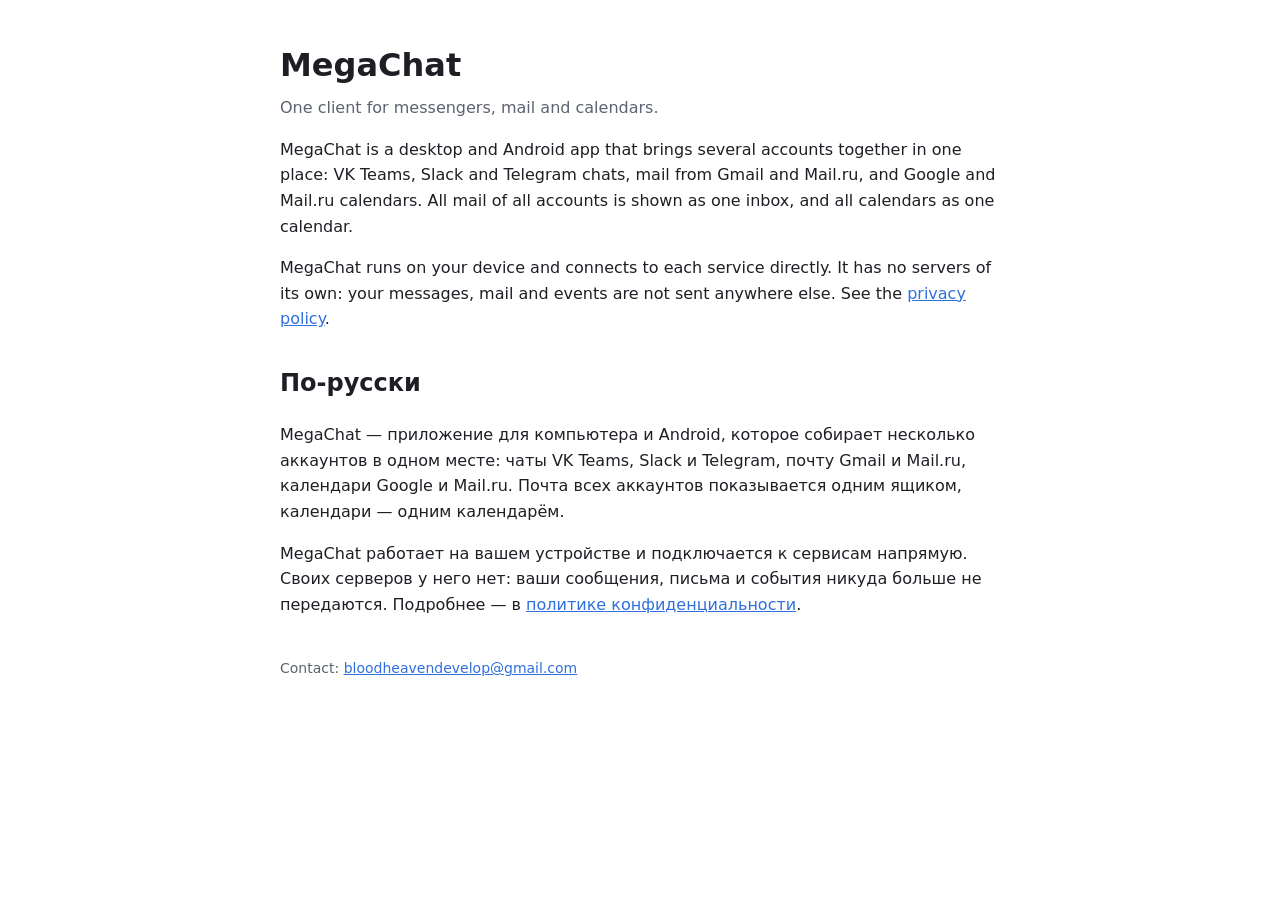
==== index.html @ f1703c73 "MegaChat site" ====
<!doctype html>
<html lang="en">
<head>
<meta charset="utf-8">
<meta name="viewport" content="width=device-width, initial-scale=1">
<title>MegaChat</title>
<style>
  :root { color-scheme: light dark; --fg: #1d1f24; --bg: #ffffff; --muted: #5d6270; --link: #2f6fde; }
  @media (prefers-color-scheme: dark) { :root { --fg: #e6e8ee; --bg: #1c1f26; --muted: #9aa0ad; --link: #7aa7ff; } }
  body { margin: 0; background: var(--bg); color: var(--fg); font: 16px/1.6 system-ui, sans-serif; }
  main { max-width: 720px; margin: 0 auto; padding: 40px 16px; }
  h1 { margin: 0 0 4px; } h2 { margin-top: 32px; }
  p.sub { color: var(--muted); margin-top: 0; }
  a { color: var(--link); }
  footer { margin-top: 40px; color: var(--muted); font-size: 14px; }
</style>
</head>
<body>
<main>
  <h1>MegaChat</h1>
  <p class="sub">One client for messengers, mail and calendars.</p>

  <p>MegaChat is a desktop and Android app that brings several accounts together in one place:
  VK Teams, Slack and Telegram chats, mail from Gmail and Mail.ru, and Google and Mail.ru calendars.
  All mail of all accounts is shown as one inbox, and all calendars as one calendar.</p>

  <p>MegaChat runs on your device and connects to each service directly. It has no servers of its own:
  your messages, mail and events are not sent anywhere else.
  See the <a href="privacy.html">privacy policy</a>.</p>

  <h2>По-русски</h2>
  <p>MegaChat — приложение для компьютера и Android, которое собирает несколько аккаунтов в одном месте:
  чаты VK Teams, Slack и Telegram, почту Gmail и Mail.ru, календари Google и Mail.ru.
  Почта всех аккаунтов показывается одним ящиком, календари — одним календарём.</p>
  <p>MegaChat работает на вашем устройстве и подключается к сервисам напрямую. Своих серверов у него нет:
  ваши сообщения, письма и события никуда больше не передаются.
  Подробнее — в <a href="privacy.html">политике конфиденциальности</a>.</p>

  <footer>Contact: <a href="mailto:bloodheavendevelop@gmail.com">bloodheavendevelop@gmail.com</a></footer>
</main>
</body>
</html>
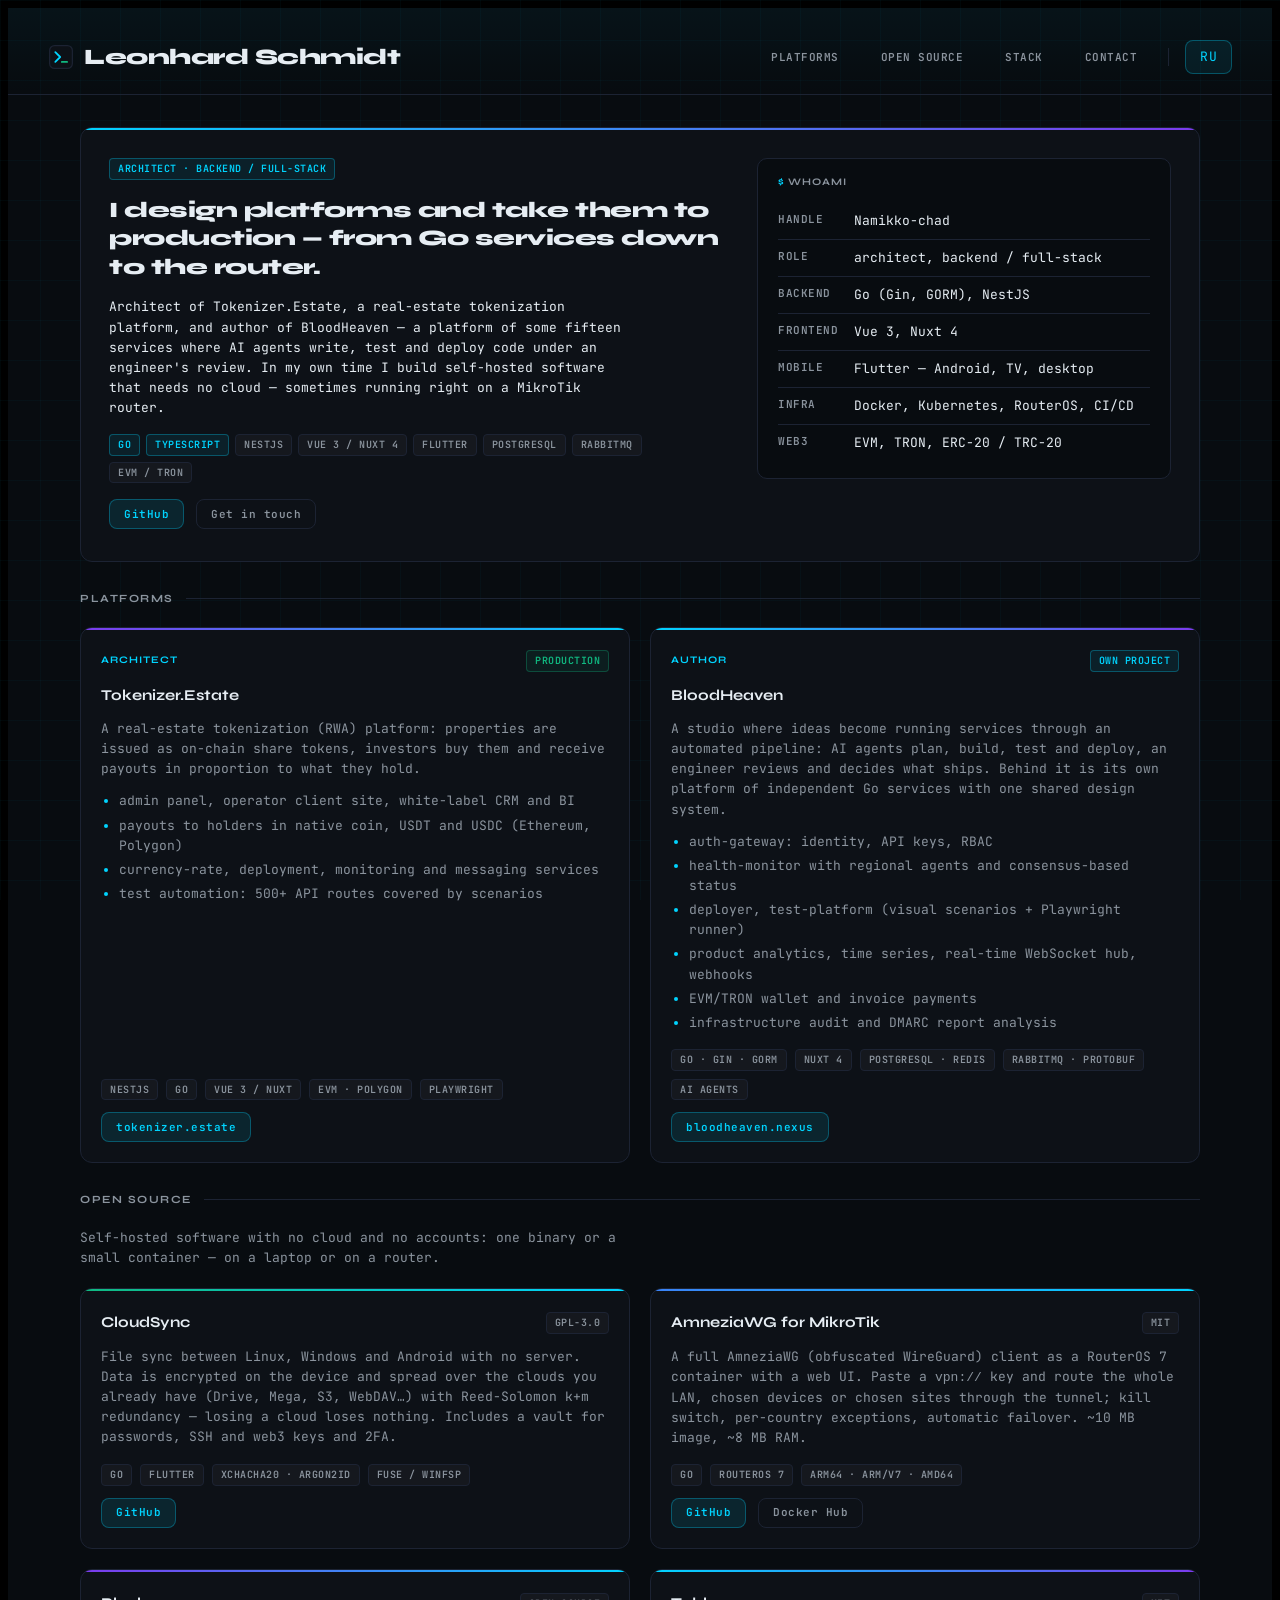
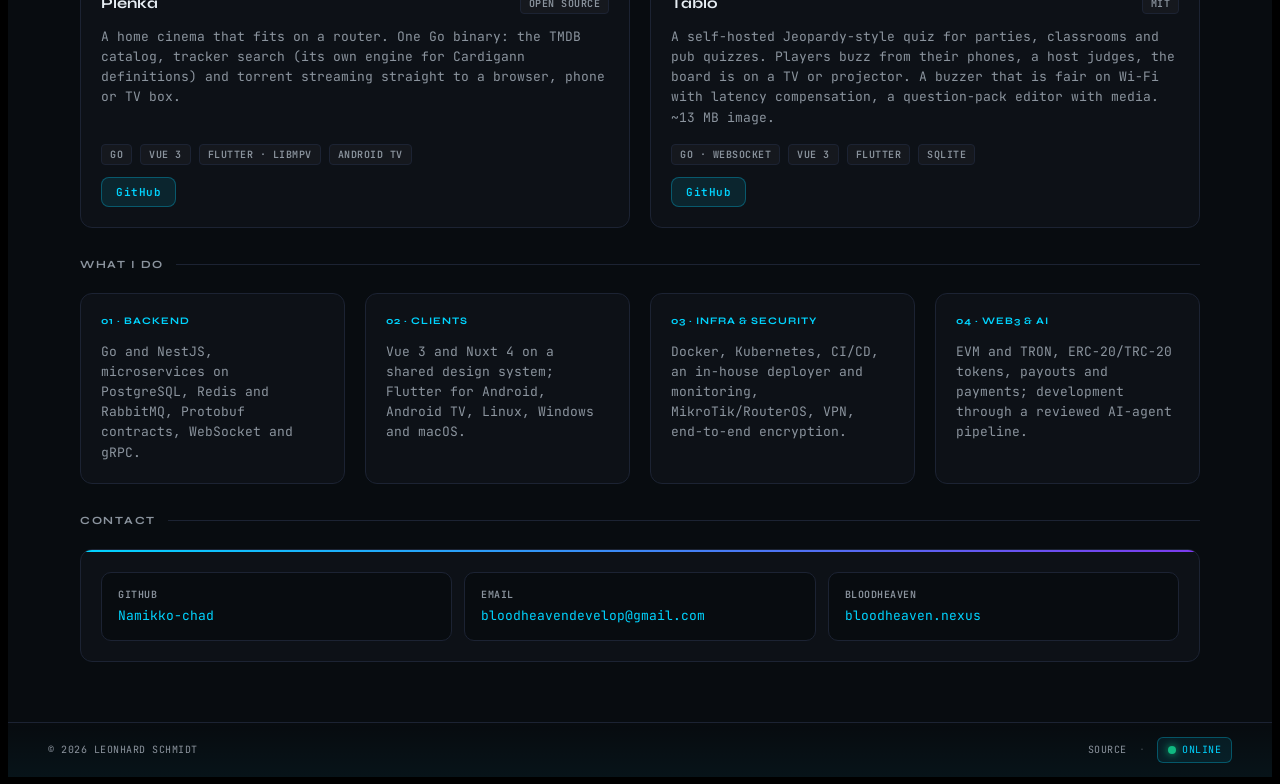
==== commit 7ecb177b: "feat: added main page" ====
--- a/index.html
+++ b/index.html
@@ -1,42 +1,455 @@
 <!doctype html>
-<html lang="en">
-<head>
-<meta charset="utf-8">
-<meta name="viewport" content="width=device-width, initial-scale=1">
-<title>MegaChat</title>
-<style>
-  :root { color-scheme: light dark; --fg: #1d1f24; --bg: #ffffff; --muted: #5d6270; --link: #2f6fde; }
-  @media (prefers-color-scheme: dark) { :root { --fg: #e6e8ee; --bg: #1c1f26; --muted: #9aa0ad; --link: #7aa7ff; } }
-  body { margin: 0; background: var(--bg); color: var(--fg); font: 16px/1.6 system-ui, sans-serif; }
-  main { max-width: 720px; margin: 0 auto; padding: 40px 16px; }
-  h1 { margin: 0 0 4px; } h2 { margin-top: 32px; }
-  p.sub { color: var(--muted); margin-top: 0; }
-  a { color: var(--link); }
-  footer { margin-top: 40px; color: var(--muted); font-size: 14px; }
-</style>
-</head>
-<body>
-<main>
-  <h1>MegaChat</h1>
-  <p class="sub">One client for messengers, mail and calendars.</p>
-
-  <p>MegaChat is a desktop and Android app that brings several accounts together in one place:
-  VK Teams, Slack and Telegram chats, mail from Gmail and Mail.ru, and Google and Mail.ru calendars.
-  All mail of all accounts is shown as one inbox, and all calendars as one calendar.</p>
-
-  <p>MegaChat runs on your device and connects to each service directly. It has no servers of its own:
-  your messages, mail and events are not sent anywhere else.
-  See the <a href="privacy.html">privacy policy</a>.</p>
-
-  <h2>По-русски</h2>
-  <p>MegaChat — приложение для компьютера и Android, которое собирает несколько аккаунтов в одном месте:
-  чаты VK Teams, Slack и Telegram, почту Gmail и Mail.ru, календари Google и Mail.ru.
-  Почта всех аккаунтов показывается одним ящиком, календари — одним календарём.</p>
-  <p>MegaChat работает на вашем устройстве и подключается к сервисам напрямую. Своих серверов у него нет:
-  ваши сообщения, письма и события никуда больше не передаются.
-  Подробнее — в <a href="privacy.html">политике конфиденциальности</a>.</p>
-
-  <footer>Contact: <a href="mailto:bloodheavendevelop@gmail.com">bloodheavendevelop@gmail.com</a></footer>
-</main>
-</body>
+<html lang="ru" data-lang="ru">
+  <head>
+    <meta charset="utf-8" />
+    <meta name="viewport" content="width=device-width, initial-scale=1, viewport-fit=cover" />
+    <title>Leonhard Schmidt — software engineer</title>
+    <meta
+      name="description"
+      content="Leonhard Schmidt (Namikko-chad): backend and full-stack engineer, architect of Tokenizer.Estate, author of BloodHeaven and self-hosted open-source projects in Go, Vue and Flutter."
+    />
+    <meta name="theme-color" content="#080c10" />
+    <link rel="canonical" href="https://namikko-chad.github.io/" />
+
+    <meta property="og:type" content="profile" />
+    <meta property="og:title" content="Leonhard Schmidt — software engineer" />
+    <meta
+      property="og:description"
+      content="Go · TypeScript · Vue/Nuxt · Flutter. Platform architecture, distributed systems, self-hosted software."
+    />
+    <meta property="og:url" content="https://namikko-chad.github.io/" />
+
+    <link rel="icon" type="image/svg+xml" href="favicon.svg" />
+    <link rel="preload" href="fonts/jetbrains-mono-latin.woff2" as="font" type="font/woff2" crossorigin />
+    <link rel="stylesheet" href="styles.css" />
+    <script>
+      // Language: saved choice → browser language → Russian.
+      (function () {
+        var lang = null;
+        try { lang = localStorage.getItem('lang'); } catch (e) {}
+        if (lang !== 'ru' && lang !== 'en') {
+          lang = /^ru|^uk|^be|^kk/i.test(navigator.language || '') ? 'ru' : 'en';
+        }
+        document.documentElement.setAttribute('data-lang', lang);
+        document.documentElement.setAttribute('lang', lang);
+      })();
+    </script>
+  </head>
+  <body>
+    <div id="app">
+      <div class="hm-page">
+        <div class="hm-grid-bg" aria-hidden="true"></div>
+
+        <header class="hm-header">
+          <div class="hm-header__left">
+            <a href="./" class="hm-header__logo" aria-label="Leonhard Schmidt">
+              <svg class="vc-mark" viewBox="0 0 32 32" aria-hidden="true" focusable="false">
+                <rect x="2" y="2" width="28" height="28" rx="6" fill="#0d1117" stroke="#1c2333" stroke-width="1.5" />
+                <path d="M9 10 L15 16 L9 22" fill="none" stroke="#00d4ff" stroke-width="2.2" stroke-linecap="round" stroke-linejoin="round" />
+                <line x1="17" y1="22" x2="23.5" y2="22" stroke="#10b981" stroke-width="2.2" stroke-linecap="round" />
+              </svg>
+              Leonhard Schmidt
+            </a>
+          </div>
+
+          <nav class="hm-header__nav" aria-label="Sections">
+            <a class="hm-nav-link" href="#platforms"><span lang="ru">Платформы</span><span lang="en">Platforms</span></a>
+            <a class="hm-nav-link" href="#opensource">Open source</a>
+            <a class="hm-nav-link" href="#stack"><span lang="ru">Стек</span><span lang="en">Stack</span></a>
+            <a class="hm-nav-link" href="#contact"><span lang="ru">Контакты</span><span lang="en">Contact</span></a>
+            <span class="hm-header__nav-divider" aria-hidden="true"></span>
+            <button type="button" class="hm-nav-link hm-nav-link--active vc-lang" id="lang-toggle" aria-label="Switch language">
+              <span lang="ru">EN</span><span lang="en">RU</span>
+            </button>
+          </nav>
+        </header>
+
+        <main class="hm-canvas">
+          <!-- Hero -->
+          <section class="hm-card" aria-labelledby="hero-title">
+            <div class="hm-card-accent hm-card-accent--total"></div>
+            <div class="vc-hero__body">
+              <div class="vc-hero__copy">
+                <span class="hm-badge hm-badge--info">
+                  <span lang="ru">Архитектор · backend / full-stack</span>
+                  <span lang="en">Architect · backend / full-stack</span>
+                </span>
+                <h1 id="hero-title" class="vc-title">
+                  <span lang="ru">Проектирую платформы и довожу их до продакшена: от Go-сервисов до роутера.</span>
+                  <span lang="en">I design platforms and take them to production — from Go services down to the router.</span>
+                </h1>
+                <p class="vc-lead">
+                  <span lang="ru">
+                    Архитектор платформы токенизации недвижимости Tokenizer.Estate и автор BloodHeaven —
+                    платформы из полутора десятков сервисов, где ИИ-агенты пишут, тестируют и выкатывают код
+                    под ревью инженера. В свободное время делаю self-hosted софт, который работает без облака:
+                    иногда прямо на MikroTik.
+                  </span>
+                  <span lang="en">
+                    Architect of Tokenizer.Estate, a real-estate tokenization platform, and author of
+                    BloodHeaven — a platform of some fifteen services where AI agents write, test and deploy code
+                    under an engineer's review. In my own time I build self-hosted software that needs no cloud —
+                    sometimes running right on a MikroTik router.
+                  </span>
+                </p>
+                <ul class="vc-tags" aria-label="Stack">
+                  <li class="hm-badge hm-badge--info">Go</li>
+                  <li class="hm-badge hm-badge--info">TypeScript</li>
+                  <li class="hm-badge hm-badge--neutral">NestJS</li>
+                  <li class="hm-badge hm-badge--neutral">Vue 3 / Nuxt 4</li>
+                  <li class="hm-badge hm-badge--neutral">Flutter</li>
+                  <li class="hm-badge hm-badge--neutral">PostgreSQL</li>
+                  <li class="hm-badge hm-badge--neutral">RabbitMQ</li>
+                  <li class="hm-badge hm-badge--neutral">EVM / TRON</li>
+                </ul>
+                <div class="vc-actions">
+                  <a class="hm-btn hm-btn--cyan" href="https://github.com/Namikko-chad" rel="noopener">GitHub</a>
+                  <a class="hm-btn hm-btn--neutral" href="#contact">
+                    <span lang="ru">Связаться</span><span lang="en">Get in touch</span>
+                  </a>
+                </div>
+              </div>
+
+              <aside class="vc-console" aria-label="Summary">
+                <div class="vc-console__title"><span class="vc-console__prompt">$</span> whoami</div>
+                <dl class="vc-console__rows">
+                  <dt>handle</dt>
+                  <dd>Namikko-chad</dd>
+                  <dt>role</dt>
+                  <dd><span lang="ru">архитектор, backend / full-stack</span><span lang="en">architect, backend / full-stack</span></dd>
+                  <dt>backend</dt>
+                  <dd>Go (Gin, GORM), NestJS</dd>
+                  <dt>frontend</dt>
+                  <dd>Vue 3, Nuxt 4</dd>
+                  <dt>mobile</dt>
+                  <dd>Flutter — Android, TV, desktop</dd>
+                  <dt>infra</dt>
+                  <dd>Docker, Kubernetes, RouterOS, CI/CD</dd>
+                  <dt>web3</dt>
+                  <dd>EVM, TRON, ERC-20 / TRC-20</dd>
+                </dl>
+              </aside>
+            </div>
+          </section>
+
+          <!-- Platforms -->
+          <section id="platforms" class="vc-section" aria-labelledby="platforms-title">
+            <h2 id="platforms-title" class="hm-section-title">
+              <span lang="ru">Платформы</span><span lang="en">Platforms</span>
+            </h2>
+            <div class="vc-grid vc-grid--2">
+              <article class="hm-card vc-card">
+                <div class="hm-card-accent hm-card-accent--uptime"></div>
+                <div class="vc-card__body">
+                  <div class="vc-card__head">
+                    <span class="vc-card__kicker"><span lang="ru">Архитектор</span><span lang="en">Architect</span></span>
+                    <span class="hm-badge hm-badge--ok">production</span>
+                  </div>
+                  <h3 class="vc-card__title">Tokenizer.Estate</h3>
+                  <p class="vc-card__text">
+                    <span lang="ru">
+                      Платформа токенизации недвижимости (RWA): объекты выпускаются как on-chain токены долей,
+                      инвесторы покупают их и получают выплаты пропорционально владению.
+                    </span>
+                    <span lang="en">
+                      A real-estate tokenization (RWA) platform: properties are issued as on-chain share tokens,
+                      investors buy them and receive payouts in proportion to what they hold.
+                    </span>
+                  </p>
+                  <ul class="vc-card__list">
+                    <li><span lang="ru">админка, клиентский сайт оператора, white-label CRM и BI</span><span lang="en">admin panel, operator client site, white-label CRM and BI</span></li>
+                    <li><span lang="ru">выплаты держателям в нативной монете, USDT и USDC (Ethereum, Polygon)</span><span lang="en">payouts to holders in native coin, USDT and USDC (Ethereum, Polygon)</span></li>
+                    <li><span lang="ru">сервисы курсов валют, деплоя, мониторинга, рассылок</span><span lang="en">currency-rate, deployment, monitoring and messaging services</span></li>
+                    <li><span lang="ru">автотесты: 500+ маршрутов API покрыты сценариями</span><span lang="en">test automation: 500+ API routes covered by scenarios</span></li>
+                  </ul>
+                  <ul class="vc-tags vc-card__foot">
+                    <li class="hm-badge hm-badge--neutral">NestJS</li>
+                    <li class="hm-badge hm-badge--neutral">Go</li>
+                    <li class="hm-badge hm-badge--neutral">Vue 3 / Nuxt</li>
+                    <li class="hm-badge hm-badge--neutral">EVM · Polygon</li>
+                    <li class="hm-badge hm-badge--neutral">Playwright</li>
+                  </ul>
+                  <div class="vc-actions">
+                    <a class="hm-btn hm-btn--cyan" href="https://tokenizer.estate" rel="noopener">tokenizer.estate</a>
+                  </div>
+                </div>
+              </article>
+
+              <article class="hm-card vc-card">
+                <div class="hm-card-accent hm-card-accent--total"></div>
+                <div class="vc-card__body">
+                  <div class="vc-card__head">
+                    <span class="vc-card__kicker"><span lang="ru">Автор</span><span lang="en">Author</span></span>
+                    <span class="hm-badge hm-badge--info"><span lang="ru">свой проект</span><span lang="en">own project</span></span>
+                  </div>
+                  <h3 class="vc-card__title">BloodHeaven</h3>
+                  <p class="vc-card__text">
+                    <span lang="ru">
+                      Студия, где идеи превращаются в работающие сервисы через автоматический конвейер: ИИ-агенты
+                      планируют, пишут, тестируют и деплоят, инженер ревьюит и решает, что уходит в прод.
+                      Под это — своя платформа из независимых Go-сервисов с общей дизайн-системой.
+                    </span>
+                    <span lang="en">
+                      A studio where ideas become running services through an automated pipeline: AI agents plan,
+                      build, test and deploy, an engineer reviews and decides what ships. Behind it is its own
+                      platform of independent Go services with one shared design system.
+                    </span>
+                  </p>
+                  <ul class="vc-card__list">
+                    <li><span lang="ru">auth-gateway: identity, API-ключи, RBAC</span><span lang="en">auth-gateway: identity, API keys, RBAC</span></li>
+                    <li><span lang="ru">health-monitor с агентами по регионам и статусом по консенсусу</span><span lang="en">health-monitor with regional agents and consensus-based status</span></li>
+                    <li><span lang="ru">deployer, test-platform (визуальные сценарии + Playwright-раннер)</span><span lang="en">deployer, test-platform (visual scenarios + Playwright runner)</span></li>
+                    <li><span lang="ru">продуктовая аналитика, time-series, real-time WebSocket-хаб, вебхуки</span><span lang="en">product analytics, time series, real-time WebSocket hub, webhooks</span></li>
+                    <li><span lang="ru">web3-кошелёк EVM/TRON и приём оплат по инвойсам</span><span lang="en">EVM/TRON wallet and invoice payments</span></li>
+                    <li><span lang="ru">аудит инфраструктуры и DMARC-отчётов почты</span><span lang="en">infrastructure audit and DMARC report analysis</span></li>
+                  </ul>
+                  <ul class="vc-tags vc-card__foot">
+                    <li class="hm-badge hm-badge--neutral">Go · Gin · GORM</li>
+                    <li class="hm-badge hm-badge--neutral">Nuxt 4</li>
+                    <li class="hm-badge hm-badge--neutral">PostgreSQL · Redis</li>
+                    <li class="hm-badge hm-badge--neutral">RabbitMQ · Protobuf</li>
+                    <li class="hm-badge hm-badge--neutral">AI agents</li>
+                  </ul>
+                  <div class="vc-actions">
+                    <a class="hm-btn hm-btn--cyan" href="https://bloodheaven.nexus" rel="noopener">bloodheaven.nexus</a>
+                  </div>
+                </div>
+              </article>
+            </div>
+          </section>
+
+          <!-- Open source -->
+          <section id="opensource" class="vc-section" aria-labelledby="oss-title">
+            <h2 id="oss-title" class="hm-section-title">Open source</h2>
+            <p class="vc-section__intro">
+              <span lang="ru">Self-hosted софт без облака и аккаунтов: один бинарник или маленький контейнер — хоть на ноутбуке, хоть на роутере.</span>
+              <span lang="en">Self-hosted software with no cloud and no accounts: one binary or a small container — on a laptop or on a router.</span>
+            </p>
+            <ul class="vc-grid vc-grid--2">
+              <li class="hm-card vc-card">
+                <div class="hm-card-accent hm-card-accent--ok"></div>
+                <div class="vc-card__body">
+                  <div class="vc-card__head">
+                    <h3 class="vc-card__title">CloudSync</h3>
+                    <span class="hm-badge hm-badge--neutral">GPL-3.0</span>
+                  </div>
+                  <p class="vc-card__text">
+                    <span lang="ru">
+                      Синхронизация файлов между Linux, Windows и Android без сервера. Данные шифруются на устройстве
+                      и раскладываются по облакам, которые у вас уже есть (Drive, Mega, S3, WebDAV…) с избыточностью
+                      Reed-Solomon k+m — потеря одного облака не страшна. Плюс менеджер паролей, SSH- и web3-ключей и 2FA.
+                    </span>
+                    <span lang="en">
+                      File sync between Linux, Windows and Android with no server. Data is encrypted on the device and
+                      spread over the clouds you already have (Drive, Mega, S3, WebDAV…) with Reed-Solomon k+m
+                      redundancy — losing a cloud loses nothing. Includes a vault for passwords, SSH and web3 keys and 2FA.
+                    </span>
+                  </p>
+                  <ul class="vc-tags vc-card__foot">
+                    <li class="hm-badge hm-badge--neutral">Go</li>
+                    <li class="hm-badge hm-badge--neutral">Flutter</li>
+                    <li class="hm-badge hm-badge--neutral">XChaCha20 · Argon2id</li>
+                    <li class="hm-badge hm-badge--neutral">FUSE / WinFsp</li>
+                  </ul>
+                  <div class="vc-actions">
+                    <a class="hm-btn hm-btn--cyan" href="https://github.com/Namikko-chad/cloud-storage" rel="noopener">GitHub</a>
+                  </div>
+                </div>
+              </li>
+
+              <li class="hm-card vc-card">
+                <div class="hm-card-accent hm-card-accent--active"></div>
+                <div class="vc-card__body">
+                  <div class="vc-card__head">
+                    <h3 class="vc-card__title">AmneziaWG for MikroTik</h3>
+                    <span class="hm-badge hm-badge--neutral">MIT</span>
+                  </div>
+                  <p class="vc-card__text">
+                    <span lang="ru">
+                      Полноценный клиент AmneziaWG (обфусцированный WireGuard) в контейнере RouterOS 7 с веб-интерфейсом.
+                      Вставляете ключ <code>vpn://</code> — и вся сеть, отдельные устройства или сайты идут через туннель;
+                      kill switch, исключения по странам, автоматический failover. ~10 МБ образ, ~8 МБ RAM.
+                    </span>
+                    <span lang="en">
+                      A full AmneziaWG (obfuscated WireGuard) client as a RouterOS 7 container with a web UI. Paste a
+                      <code>vpn://</code> key and route the whole LAN, chosen devices or chosen sites through the tunnel;
+                      kill switch, per-country exceptions, automatic failover. ~10 MB image, ~8 MB RAM.
+                    </span>
+                  </p>
+                  <ul class="vc-tags vc-card__foot">
+                    <li class="hm-badge hm-badge--neutral">Go</li>
+                    <li class="hm-badge hm-badge--neutral">RouterOS 7</li>
+                    <li class="hm-badge hm-badge--neutral">arm64 · arm/v7 · amd64</li>
+                  </ul>
+                  <div class="vc-actions">
+                    <a class="hm-btn hm-btn--cyan" href="https://github.com/Namikko-chad/amneziawg-mikrotik" rel="noopener">GitHub</a>
+                    <a class="hm-btn hm-btn--neutral" href="https://hub.docker.com/r/namikko/amneziawg-mikrotik" rel="noopener">Docker Hub</a>
+                  </div>
+                </div>
+              </li>
+
+              <li class="hm-card vc-card">
+                <div class="hm-card-accent hm-card-accent--uptime"></div>
+                <div class="vc-card__body">
+                  <div class="vc-card__head">
+                    <h3 class="vc-card__title">Plenka</h3>
+                    <span class="hm-badge hm-badge--neutral">open source</span>
+                  </div>
+                  <p class="vc-card__text">
+                    <span lang="ru">
+                      Домашний кинотеатр, который помещается на роутер. Один Go-бинарник: каталог TMDB, поиск по трекерам
+                      (собственный движок Cardigann-определений) и стриминг торрента прямо в браузер, телефон или ТВ-приставку.
+                    </span>
+                    <span lang="en">
+                      A home cinema that fits on a router. One Go binary: the TMDB catalog, tracker search (its own engine
+                      for Cardigann definitions) and torrent streaming straight to a browser, phone or TV box.
+                    </span>
+                  </p>
+                  <ul class="vc-tags vc-card__foot">
+                    <li class="hm-badge hm-badge--neutral">Go</li>
+                    <li class="hm-badge hm-badge--neutral">Vue 3</li>
+                    <li class="hm-badge hm-badge--neutral">Flutter · libmpv</li>
+                    <li class="hm-badge hm-badge--neutral">Android TV</li>
+                  </ul>
+                  <div class="vc-actions">
+                    <a class="hm-btn hm-btn--cyan" href="https://github.com/Namikko-chad/Plenka" rel="noopener">GitHub</a>
+                  </div>
+                </div>
+              </li>
+
+              <li class="hm-card vc-card">
+                <div class="hm-card-accent hm-card-accent--total"></div>
+                <div class="vc-card__body">
+                  <div class="vc-card__head">
+                    <h3 class="vc-card__title"><span lang="ru">Табло</span><span lang="en">Tablo</span></h3>
+                    <span class="hm-badge hm-badge--neutral">MIT</span>
+                  </div>
+                  <p class="vc-card__text">
+                    <span lang="ru">
+                      Self-hosted «Своя игра» для вечеринок, классов и пабных квизов. Игроки жмут кнопку с телефонов,
+                      ведущий судит, табло на ТВ или проекторе. Честная кнопка по Wi-Fi с компенсацией задержки,
+                      редактор пакетов вопросов с медиа. Образ ~13 МБ.
+                    </span>
+                    <span lang="en">
+                      A self-hosted Jeopardy-style quiz for parties, classrooms and pub quizzes. Players buzz from their
+                      phones, a host judges, the board is on a TV or projector. A buzzer that is fair on Wi-Fi with latency
+                      compensation, a question-pack editor with media. ~13 MB image.
+                    </span>
+                  </p>
+                  <ul class="vc-tags vc-card__foot">
+                    <li class="hm-badge hm-badge--neutral">Go · WebSocket</li>
+                    <li class="hm-badge hm-badge--neutral">Vue 3</li>
+                    <li class="hm-badge hm-badge--neutral">Flutter</li>
+                    <li class="hm-badge hm-badge--neutral">SQLite</li>
+                  </ul>
+                  <div class="vc-actions">
+                    <a class="hm-btn hm-btn--cyan" href="https://github.com/Namikko-chad/Tablo" rel="noopener">GitHub</a>
+                  </div>
+                </div>
+              </li>
+
+            </ul>
+          </section>
+
+          <!-- Stack -->
+          <section id="stack" class="vc-section" aria-labelledby="stack-title">
+            <h2 id="stack-title" class="hm-section-title">
+              <span lang="ru">Чем занимаюсь</span><span lang="en">What I do</span>
+            </h2>
+            <ul class="vc-grid vc-grid--4">
+              <li class="hm-card vc-card">
+                <div class="vc-card__body">
+                  <div class="vc-card__kicker">01 · Backend</div>
+                  <p class="vc-card__text">
+                    <span lang="ru">Go и NestJS, микросервисы на PostgreSQL, Redis и RabbitMQ, контракты на Protobuf, WebSocket и gRPC.</span>
+                    <span lang="en">Go and NestJS, microservices on PostgreSQL, Redis and RabbitMQ, Protobuf contracts, WebSocket and gRPC.</span>
+                  </p>
+                </div>
+              </li>
+              <li class="hm-card vc-card">
+                <div class="vc-card__body">
+                  <div class="vc-card__kicker">02 · Clients</div>
+                  <p class="vc-card__text">
+                    <span lang="ru">Vue 3 и Nuxt 4 с общей дизайн-системой; Flutter для Android, Android TV, Linux, Windows и macOS.</span>
+                    <span lang="en">Vue 3 and Nuxt 4 on a shared design system; Flutter for Android, Android TV, Linux, Windows and macOS.</span>
+                  </p>
+                </div>
+              </li>
+              <li class="hm-card vc-card">
+                <div class="vc-card__body">
+                  <div class="vc-card__kicker">03 · Infra &amp; security</div>
+                  <p class="vc-card__text">
+                    <span lang="ru">Docker, Kubernetes, CI/CD, собственный деплоер и мониторинг, MikroTik/RouterOS, VPN, шифрование end-to-end.</span>
+                    <span lang="en">Docker, Kubernetes, CI/CD, an in-house deployer and monitoring, MikroTik/RouterOS, VPN, end-to-end encryption.</span>
+                  </p>
+                </div>
+              </li>
+              <li class="hm-card vc-card">
+                <div class="vc-card__body">
+                  <div class="vc-card__kicker">04 · Web3 &amp; AI</div>
+                  <p class="vc-card__text">
+                    <span lang="ru">EVM и TRON, токены ERC-20/TRC-20, выплаты и приём платежей; разработка конвейером ИИ-агентов под ревью.</span>
+                    <span lang="en">EVM and TRON, ERC-20/TRC-20 tokens, payouts and payments; development through a reviewed AI-agent pipeline.</span>
+                  </p>
+                </div>
+              </li>
+            </ul>
+          </section>
+
+          <!-- Contact -->
+          <section id="contact" class="vc-section" aria-labelledby="contact-title">
+            <h2 id="contact-title" class="hm-section-title">
+              <span lang="ru">Контакты</span><span lang="en">Contact</span>
+            </h2>
+            <div class="hm-card">
+              <div class="hm-card-accent hm-card-accent--total"></div>
+              <div class="vc-card__body">
+                <ul class="vc-contacts">
+                  <li>
+                    <a class="vc-contact" href="https://github.com/Namikko-chad" rel="noopener">
+                      <span class="vc-contact__label">GitHub</span>
+                      <span class="vc-contact__value">Namikko-chad</span>
+                    </a>
+                  </li>
+                  <li>
+                    <a class="vc-contact" href="mailto:bloodheavendevelop@gmail.com">
+                      <span class="vc-contact__label">Email</span>
+                      <span class="vc-contact__value">bloodheavendevelop@gmail.com</span>
+                    </a>
+                  </li>
+                  <li>
+                    <a class="vc-contact" href="https://bloodheaven.nexus" rel="noopener">
+                      <span class="vc-contact__label">BloodHeaven</span>
+                      <span class="vc-contact__value">bloodheaven.nexus</span>
+                    </a>
+                  </li>
+                </ul>
+              </div>
+            </div>
+          </section>
+        </main>
+
+        <footer class="hm-footer">
+          <div class="hm-footer__left">
+            <span class="hm-footer__meta">© 2026 Leonhard Schmidt</span>
+          </div>
+          <div class="hm-footer__right">
+            <a class="hm-footer__meta vc-footer-link" href="https://github.com/Namikko-chad/namikko-chad.github.io" rel="noopener">source</a>
+            <span class="hm-footer__sep">·</span>
+            <span class="hm-footer__pill hm-footer__pill--env"><span class="hm-dot hm-dot--ok" aria-hidden="true"></span>online</span>
+          </div>
+        </footer>
+      </div>
+    </div>
+
+    <script>
+      document.getElementById('lang-toggle').addEventListener('click', function () {
+        var root = document.documentElement;
+        var next = root.getAttribute('data-lang') === 'ru' ? 'en' : 'ru';
+        root.setAttribute('data-lang', next);
+        root.setAttribute('lang', next);
+        try { localStorage.setItem('lang', next); } catch (e) {}
+      });
+    </script>
+  </body>
 </html>
--- a/styles.css
+++ b/styles.css
@@ -0,0 +1,972 @@
+/* ============================================================================
+   Developer card — stylesheet
+   ============================================================================
+
+   A static page cannot consume the shared component library, so the first part
+   of this file is a verbatim transcription of the DESIGN_MANIFEST.md rules the
+   page uses (tokens, fonts, page shell, header, footer, buttons, cards, badges,
+   section titles). Section numbers in the comments refer to the manifest. The
+   page-local layout classes (`vc-*`) follow at the end.
+   ============================================================================ */
+
+/* === § 3.1 Font faces — self-hosted, split by unicode-range ================ */
+@font-face {
+  font-family: 'JetBrains Mono';
+  font-weight: 100 800;
+  font-style: normal;
+  font-display: swap;
+  src: url('fonts/jetbrains-mono-latin.woff2') format('woff2');
+  unicode-range:
+    U+0000-00FF, U+0131, U+0152-0153, U+02BB-02BC, U+02C6, U+02DA, U+02DC, U+0304, U+0308, U+0329,
+    U+2000-206F, U+20AC, U+2122, U+2191, U+2193, U+2212, U+2215, U+FEFF, U+FFFD;
+}
+
+@font-face {
+  font-family: 'JetBrains Mono';
+  font-weight: 100 800;
+  font-style: normal;
+  font-display: swap;
+  src: url('fonts/jetbrains-mono-cyrillic.woff2') format('woff2');
+  unicode-range: U+0301, U+0400-045F, U+0490-0491, U+04B0-04B1, U+2116;
+}
+
+@font-face {
+  font-family: 'Syne';
+  font-weight: 100 900;
+  font-style: normal;
+  font-display: swap;
+  src: url('fonts/syne-latin.woff2') format('woff2');
+  unicode-range:
+    U+0000-00FF, U+0131, U+0152-0153, U+02BB-02BC, U+02C6, U+02DA, U+02DC, U+0304, U+0308, U+0329,
+    U+2000-206F, U+20AC, U+2122, U+2191, U+2193, U+2212, U+2215, U+FEFF, U+FFFD;
+}
+
+/* === § 1 Design tokens ===================================================== */
+:root {
+  --hm-bg: #080c10;
+  --hm-surface: #0d1117;
+  --hm-border: #1c2333;
+  --hm-accent: #00d4ff;
+  --hm-text: #e6edf3;
+  --hm-muted: #8b949e;
+
+  --hm-control-height: 36px;
+
+  --hm-ok: #10b981;
+  --hm-error: #ef4444;
+  --hm-active: #3b82f6;
+  --hm-paused: #6b7280;
+  --hm-warning: #f59e0b;
+  --hm-purple: #7c3aed;
+  --hm-purple-l: #a78bfa;
+
+  font-family: 'JetBrains Mono', monospace;
+  color-scheme: dark;
+}
+
+/* === § 5 Body container ==================================================== */
+*,
+*::before,
+*::after {
+  box-sizing: border-box;
+}
+
+body {
+  margin: 0;
+  background-color: var(--hm-bg);
+  color: var(--hm-text);
+  border: 8px solid #000000; /* viewport bezel — the one documented non-token hex (§ 1.4) */
+  overflow-x: hidden;
+  font-size: 13px;
+  line-height: 1.55;
+  -webkit-font-smoothing: antialiased;
+}
+
+#app {
+  min-height: 100dvh;
+  display: flex;
+  flex-direction: column;
+  background-color: var(--hm-bg);
+  color: var(--hm-text);
+}
+
+a {
+  color: var(--hm-accent);
+}
+
+/* === § 2 Layout ============================================================ */
+.hm-page {
+  min-height: 100vh;
+  background: var(--hm-bg);
+  position: relative;
+  display: flex;
+  flex-direction: column;
+}
+
+.hm-grid-bg {
+  position: fixed;
+  inset: 0;
+  background-image:
+    linear-gradient(rgba(0, 212, 255, 0.03) 1px, transparent 1px),
+    linear-gradient(90deg, rgba(0, 212, 255, 0.03) 1px, transparent 1px);
+  background-size: 40px 40px;
+  pointer-events: none;
+  z-index: 0;
+}
+
+.hm-canvas {
+  position: relative;
+  z-index: 1;
+  flex: 1;
+  padding: 32px 40px 60px;
+  display: flex;
+  flex-direction: column;
+  gap: 28px;
+  scroll-margin-top: 16px;
+}
+
+/* === § 4 Header ============================================================ */
+.hm-header {
+  position: relative;
+  z-index: 10;
+  padding: 32px 40px 20px;
+  border-bottom: 1px solid var(--hm-border);
+  background: linear-gradient(180deg, rgba(0, 212, 255, 0.04) 0%, transparent 100%);
+  display: flex;
+  align-items: center;
+  justify-content: space-between;
+  gap: 16px;
+}
+
+.hm-header__left {
+  display: flex;
+  align-items: center;
+}
+
+.hm-header__logo {
+  display: inline-flex;
+  align-items: center;
+  gap: 10px;
+  font-family: 'Syne', sans-serif;
+  font-size: 22px;
+  font-weight: 800;
+  letter-spacing: -0.5px;
+  color: var(--hm-text);
+  text-decoration: none;
+}
+
+.hm-header__mark {
+  width: 26px;
+  height: 26px;
+  flex-shrink: 0;
+}
+
+.hm-header__nav {
+  display: flex;
+  align-items: center;
+  gap: 12px;
+  flex-wrap: wrap;
+}
+
+.hm-header__nav-divider {
+  width: 1px;
+  height: 18px;
+  background: var(--hm-border);
+  margin: 0 4px;
+}
+
+.hm-nav-link {
+  display: inline-flex;
+  align-items: center;
+  gap: 6px;
+  padding: 6px 14px;
+  border-radius: 8px;
+  font-family: 'JetBrains Mono', monospace;
+  font-size: 11px;
+  font-weight: 600;
+  letter-spacing: 0.5px;
+  text-transform: uppercase;
+  text-decoration: none;
+  color: var(--hm-muted);
+  background: transparent;
+  border: 1px solid transparent;
+  cursor: pointer;
+  transition: all 0.15s;
+}
+
+.hm-nav-link:hover {
+  background: rgba(0, 212, 255, 0.08);
+  color: var(--hm-accent);
+}
+
+.hm-nav-link--active {
+  background: rgba(0, 212, 255, 0.08);
+  border-color: rgba(0, 212, 255, 0.3);
+  color: var(--hm-accent);
+}
+
+.hm-nav-link--active:hover {
+  background: rgba(0, 212, 255, 0.18);
+}
+
+/* === § 6 Footer ============================================================ */
+.hm-footer {
+  position: relative;
+  padding: 14px 40px;
+  border-top: 1px solid var(--hm-border);
+  background: linear-gradient(0deg, rgba(0, 212, 255, 0.04) 0%, transparent 100%);
+  display: flex;
+  align-items: center;
+  justify-content: space-between;
+  gap: 16px;
+  font-family: 'JetBrains Mono', monospace;
+  font-size: 10px;
+  color: var(--hm-muted);
+  text-transform: uppercase;
+  letter-spacing: 0.5px;
+}
+
+.hm-footer__left,
+.hm-footer__center,
+.hm-footer__right {
+  display: flex;
+  align-items: center;
+  gap: 12px;
+}
+
+.hm-footer__sep {
+  opacity: 0.4;
+}
+
+.hm-footer__meta {
+  color: var(--hm-muted);
+}
+
+.hm-footer__pill {
+  display: inline-flex;
+  align-items: center;
+  gap: 6px;
+  padding: 4px 10px;
+  border-radius: 6px;
+  background: rgba(255, 255, 255, 0.03);
+  border: 1px solid var(--hm-border);
+}
+
+.hm-footer__pill--env {
+  background: rgba(0, 212, 255, 0.08);
+  border-color: rgba(0, 212, 255, 0.3);
+  color: var(--hm-accent);
+}
+
+/* === § 7 Buttons =========================================================== */
+.hm-btn {
+  display: inline-flex;
+  align-items: center;
+  justify-content: center;
+  gap: 6px;
+  height: 30px;
+  padding: 0 14px;
+  border-radius: 8px;
+  font-family: 'JetBrains Mono', monospace;
+  font-size: 11px;
+  font-weight: 600;
+  letter-spacing: 0.5px;
+  text-decoration: none;
+  cursor: pointer;
+  transition: all 0.15s;
+  border: 1px solid transparent;
+  white-space: nowrap;
+}
+
+.hm-btn--primary {
+  background: var(--hm-accent);
+  color: #0a0e17;
+  border: none;
+  min-width: 140px;
+}
+
+.hm-btn--primary:hover {
+  opacity: 0.9;
+}
+
+.hm-btn--cyan {
+  background: rgba(0, 212, 255, 0.1);
+  border-color: rgba(0, 212, 255, 0.3);
+  color: var(--hm-accent);
+}
+
+.hm-btn--cyan:hover {
+  background: rgba(0, 212, 255, 0.2);
+}
+
+.hm-btn--neutral {
+  background: transparent;
+  border-color: var(--hm-border);
+  color: var(--hm-muted);
+}
+
+.hm-btn--neutral:hover {
+  background: rgba(0, 212, 255, 0.05);
+}
+
+.hm-btn:disabled {
+  opacity: 0.5;
+  cursor: not-allowed;
+}
+
+/* === § 8 Cards ============================================================= */
+.hm-card {
+  background: var(--hm-surface);
+  border: 1px solid var(--hm-border);
+  border-radius: 12px;
+  overflow: hidden;
+}
+
+.hm-card-accent {
+  height: 2px;
+}
+
+.hm-card-accent--ok {
+  background: linear-gradient(90deg, #10b981, #00d4ff);
+}
+
+.hm-card-accent--total {
+  background: linear-gradient(90deg, #00d4ff, #7c3aed);
+}
+
+.hm-card-accent--active {
+  background: linear-gradient(90deg, #3b82f6, #00d4ff);
+}
+
+.hm-card-accent--uptime {
+  background: linear-gradient(90deg, #7c3aed, #00d4ff);
+}
+
+/* === § 12 Badges & status dots ============================================ */
+.hm-badge {
+  display: inline-block;
+  padding: 2px 8px;
+  border-radius: 4px;
+  font-family: 'JetBrains Mono', monospace;
+  font-size: 10px;
+  text-transform: uppercase;
+  font-weight: 600;
+  letter-spacing: 0.5px;
+  white-space: nowrap;
+}
+
+.hm-badge--ok {
+  background: rgba(16, 185, 129, 0.08); /* --hm-ok @ 8% */
+  border: 1px solid rgba(16, 185, 129, 0.3);
+  color: var(--hm-ok);
+}
+
+.hm-badge--info {
+  background: rgba(0, 212, 255, 0.08); /* --hm-accent @ 8% */
+  border: 1px solid rgba(0, 212, 255, 0.3);
+  color: var(--hm-accent);
+}
+
+.hm-badge--neutral {
+  background: rgba(255, 255, 255, 0.03);
+  border: 1px solid var(--hm-border);
+  color: var(--hm-muted);
+}
+
+.hm-dot {
+  width: 8px;
+  height: 8px;
+  border-radius: 50%;
+  display: inline-block;
+  flex-shrink: 0;
+}
+
+.hm-dot--ok {
+  background: #10b981;
+  box-shadow: 0 0 8px #10b981; /* glow is reserved for status dots (§ 1.2) */
+  animation: hm-pulse 2s infinite;
+}
+
+.hm-dot--error {
+  background: #ef4444;
+  box-shadow: 0 0 8px #ef4444;
+  animation: hm-pulse 1.5s infinite;
+}
+
+.hm-dot--active {
+  background: var(--hm-active);
+}
+
+.hm-dot--paused {
+  background: var(--hm-paused);
+}
+
+/* === § 10 Forms ============================================================ */
+.hm-form {
+  display: flex;
+  flex-direction: column;
+  gap: 16px;
+}
+
+.hm-form-field {
+  display: flex;
+  flex-direction: column;
+  gap: 6px;
+}
+
+.hm-form-label {
+  display: block;
+  font-family: 'JetBrains Mono', monospace;
+  font-size: 12px;
+  font-weight: 600;
+  letter-spacing: 0.5px;
+  text-transform: uppercase;
+  color: var(--hm-muted);
+}
+
+.hm-form-label__required::after {
+  content: ' *';
+  color: var(--hm-error);
+}
+
+.hm-form-error {
+  margin: 0;
+  font-size: 11px;
+  color: var(--hm-error);
+}
+
+.hm-form-hint {
+  margin: 0;
+  font-size: 11px;
+  color: var(--hm-muted);
+}
+
+.hm-form-hint a {
+  color: var(--hm-muted);
+  text-decoration: underline;
+}
+
+.hm-form-hint a:hover {
+  color: var(--hm-accent);
+}
+
+.hm-form-actions {
+  display: flex;
+  justify-content: flex-end;
+  gap: 12px;
+  margin-top: 8px;
+}
+
+.hm-input,
+.hm-textarea {
+  width: 100%;
+  background: var(--hm-bg);
+  border: 1px solid var(--hm-border);
+  border-radius: 8px;
+  padding: 8px 14px;
+  color: var(--hm-text);
+  font-size: 12px;
+  font-family: 'JetBrains Mono', monospace;
+  outline: none;
+  transition: border-color 0.15s;
+}
+
+.hm-input {
+  min-height: var(--hm-control-height);
+}
+
+.hm-textarea {
+  resize: vertical;
+  min-height: 80px;
+}
+
+.hm-input:focus,
+.hm-textarea:focus {
+  border-color: var(--hm-accent);
+}
+
+.hm-input::placeholder,
+.hm-textarea::placeholder {
+  color: var(--hm-muted);
+}
+
+.hm-input:disabled,
+.hm-textarea:disabled {
+  opacity: 0.5;
+  cursor: not-allowed;
+}
+
+.hm-input--error,
+.hm-textarea--error {
+  border-color: var(--hm-error);
+}
+
+.hm-input:-webkit-autofill,
+.hm-input:-webkit-autofill:hover,
+.hm-input:-webkit-autofill:focus,
+.hm-input:-webkit-autofill:active {
+  -webkit-text-fill-color: var(--hm-text);
+  -webkit-box-shadow: 0 0 0 1000px var(--hm-bg) inset;
+  box-shadow: 0 0 0 1000px var(--hm-bg) inset;
+  caret-color: var(--hm-text);
+  border: 1px solid var(--hm-border);
+  transition: background-color 9999s ease-in-out 0s;
+}
+
+.hm-input:-webkit-autofill:focus {
+  border-color: var(--hm-accent);
+}
+
+/* === § 17 Loaders ========================================================== */
+.hm-spinner {
+  display: inline-block;
+  width: 1em;
+  height: 1em;
+  border: 2px solid currentColor;
+  border-right-color: transparent;
+  border-radius: 50%;
+  animation: hm-spin 0.8s linear infinite;
+  box-sizing: border-box;
+}
+
+.hm-spinner[hidden] {
+  display: none;
+}
+
+/* === § 18 Section titles =================================================== */
+.hm-section-title {
+  display: flex;
+  align-items: center;
+  gap: 12px;
+  margin: 0;
+  font-family: 'Syne', sans-serif;
+  font-size: 11px;
+  font-weight: 700;
+  text-transform: uppercase;
+  letter-spacing: 1.5px;
+  color: var(--hm-muted);
+}
+
+.hm-section-title::after {
+  content: '';
+  flex: 1;
+  height: 1px;
+  background: var(--hm-border);
+}
+
+/* === § 19 Banners ========================================================== */
+.hm-banner {
+  display: flex;
+  align-items: flex-start;
+  gap: 8px;
+  padding: 12px 16px;
+  border-radius: 8px;
+  font-family: 'JetBrains Mono', monospace;
+  font-size: 12px;
+}
+
+.hm-banner[hidden] {
+  display: none;
+}
+
+.hm-banner--error {
+  background: rgba(239, 68, 68, 0.08);
+  border: 1px solid rgba(239, 68, 68, 0.3);
+  color: #ef4444;
+}
+
+.hm-banner--ok {
+  background: rgba(16, 185, 129, 0.08);
+  border: 1px solid rgba(16, 185, 129, 0.3);
+  color: #10b981;
+}
+
+/* === Appendix A / B / C ==================================================== */
+@keyframes hm-pulse {
+  0%,
+  100% {
+    opacity: 1;
+  }
+  50% {
+    opacity: 0.4;
+  }
+}
+
+@keyframes hm-spin {
+  to {
+    transform: rotate(360deg);
+  }
+}
+
+::-webkit-scrollbar {
+  width: 4px;
+  height: 4px;
+}
+
+::-webkit-scrollbar-thumb {
+  background: var(--hm-border);
+  border-radius: 2px;
+}
+
+::-webkit-scrollbar-thumb:hover {
+  background: var(--hm-muted);
+}
+
+::-webkit-scrollbar-track {
+  background: transparent;
+}
+
+html {
+  scrollbar-width: thin;
+  scrollbar-color: var(--hm-border) transparent;
+  scroll-behavior: smooth;
+}
+
+::selection {
+  background: rgba(0, 212, 255, 0.3) !important;
+  color: var(--hm-text) !important;
+}
+
+/* ============================================================================
+   Page-local layout (`vc-*`)
+   ============================================================================ */
+
+/* A card page has a reading width; the manifest's data-dense layouts do not. */
+.hm-canvas {
+  width: 100%;
+  max-width: 1200px;
+  margin: 0 auto;
+}
+
+/* Language switch: both languages are in the markup, one is shown. */
+html[data-lang='ru'] [lang='en'],
+html[data-lang='en'] [lang='ru'] {
+  display: none !important;
+}
+
+.vc-mark {
+  width: 26px;
+  height: 26px;
+  flex-shrink: 0;
+}
+
+.vc-section {
+  display: flex;
+  flex-direction: column;
+  gap: 20px;
+  scroll-margin-top: 24px;
+}
+
+.vc-section__intro {
+  margin: 0;
+  max-width: 72ch;
+  color: var(--hm-muted);
+}
+
+/* § 3.2 rows only: 22 px page title, 15 px card title, 13 px body. */
+.vc-title {
+  margin: 0;
+  font-family: 'Syne', 'JetBrains Mono', sans-serif;
+  font-size: 22px;
+  font-weight: 800;
+  letter-spacing: -0.5px;
+  line-height: 1.3;
+  color: var(--hm-text);
+  max-width: 30ch;
+}
+
+.vc-lead {
+  margin: 0;
+  max-width: 64ch;
+  color: var(--hm-text);
+}
+
+.vc-lead--muted {
+  color: var(--hm-muted);
+}
+
+.vc-tags {
+  display: flex;
+  flex-wrap: wrap;
+  gap: 6px;
+  list-style: none;
+  margin: 0;
+  padding: 0;
+}
+
+.vc-hero__body {
+  display: grid;
+  grid-template-columns: minmax(0, 3fr) minmax(0, 2fr);
+  gap: 28px;
+  padding: 28px 28px 32px;
+}
+
+.vc-hero__copy {
+  display: flex;
+  flex-direction: column;
+  align-items: flex-start;
+  gap: 16px;
+}
+
+.vc-actions {
+  display: flex;
+  flex-wrap: wrap;
+  gap: 12px;
+}
+
+/* Recessed sub-card (§ 8.5: --hm-bg inside --hm-surface). */
+.vc-console {
+  background: var(--hm-bg);
+  border: 1px solid var(--hm-border);
+  border-radius: 10px;
+  padding: 16px 20px;
+  align-self: start;
+}
+
+.vc-console__title {
+  font-family: 'Syne', 'JetBrains Mono', sans-serif;
+  font-size: 10px;
+  font-weight: 700;
+  text-transform: uppercase;
+  letter-spacing: 1px;
+  color: var(--hm-muted);
+  margin-bottom: 12px;
+}
+
+.vc-console__prompt {
+  color: var(--hm-accent);
+}
+
+.vc-console__rows {
+  margin: 0;
+  display: grid;
+  grid-template-columns: auto minmax(0, 1fr);
+}
+
+.vc-console__rows dt,
+.vc-console__rows dd {
+  margin: 0;
+  padding: 8px 0;
+  border-top: 1px solid var(--hm-border);
+}
+
+.vc-console__rows dt {
+  padding-right: 16px;
+  font-size: 11px;
+  font-weight: 600;
+  text-transform: uppercase;
+  letter-spacing: 0.5px;
+  color: var(--hm-muted);
+}
+
+.vc-console__rows dd {
+  color: var(--hm-text);
+}
+
+.vc-console__rows dt:first-of-type,
+.vc-console__rows dd:first-of-type {
+  border-top: 0;
+}
+
+.vc-grid {
+  display: grid;
+  gap: 20px;
+  list-style: none;
+  margin: 0;
+  padding: 0;
+}
+
+.vc-grid--2 {
+  grid-template-columns: repeat(2, minmax(0, 1fr));
+}
+
+.vc-grid--3 {
+  grid-template-columns: repeat(3, minmax(0, 1fr));
+}
+
+.vc-grid--4 {
+  grid-template-columns: repeat(4, minmax(0, 1fr));
+}
+
+.vc-card {
+  display: flex;
+  flex-direction: column;
+}
+
+.vc-card__body {
+  padding: 20px;
+  display: flex;
+  flex-direction: column;
+  gap: 12px;
+  flex: 1;
+}
+
+.vc-card__head {
+  display: flex;
+  align-items: center;
+  justify-content: space-between;
+  gap: 12px;
+}
+
+.vc-card__kicker {
+  font-family: 'Syne', 'JetBrains Mono', sans-serif;
+  font-size: 10px;
+  font-weight: 700;
+  text-transform: uppercase;
+  letter-spacing: 1px;
+  color: var(--hm-accent);
+}
+
+.vc-card__title {
+  margin: 0;
+  font-family: 'Syne', 'JetBrains Mono', sans-serif;
+  font-size: 15px;
+  font-weight: 700;
+  color: var(--hm-text);
+}
+
+.vc-card__text {
+  margin: 0;
+  color: var(--hm-muted);
+}
+
+.vc-card__list {
+  margin: 0;
+  padding-left: 18px;
+  display: flex;
+  flex-direction: column;
+  gap: 4px;
+  color: var(--hm-muted);
+}
+
+.vc-card__list li::marker {
+  color: var(--hm-accent);
+}
+
+.vc-card__foot {
+  margin-top: auto;
+  padding-top: 4px;
+  display: flex;
+  flex-wrap: wrap;
+  gap: 8px;
+}
+
+.vc-contacts {
+  display: grid;
+  grid-template-columns: repeat(3, minmax(0, 1fr));
+  gap: 12px;
+  list-style: none;
+  margin: 0;
+  padding: 0;
+}
+
+.vc-contact {
+  display: flex;
+  flex-direction: column;
+  gap: 4px;
+  padding: 14px 16px;
+  background: var(--hm-bg);
+  border: 1px solid var(--hm-border);
+  border-radius: 10px;
+  text-decoration: none;
+  transition: border-color 0.15s;
+}
+
+.vc-contact:hover,
+.vc-contact:focus-visible {
+  border-color: rgba(0, 212, 255, 0.3);
+}
+
+.vc-contact__label {
+  font-size: 10px;
+  font-weight: 600;
+  text-transform: uppercase;
+  letter-spacing: 0.5px;
+  color: var(--hm-muted);
+}
+
+.vc-contact__value {
+  color: var(--hm-accent);
+  overflow-wrap: anywhere;
+}
+
+.vc-lang {
+  font: inherit;
+}
+
+.vc-footer-link {
+  color: inherit;
+  text-decoration: none;
+}
+
+.vc-footer-link:hover,
+.vc-footer-link:focus-visible {
+  color: var(--hm-accent);
+}
+
+/* === § 2.6 Responsive ====================================================== */
+@media (max-width: 1024px) {
+  .vc-grid--3,
+  .vc-grid--4 {
+    grid-template-columns: repeat(2, minmax(0, 1fr));
+  }
+
+  .vc-hero__body {
+    grid-template-columns: minmax(0, 1fr);
+  }
+}
+
+@media (max-width: 768px) {
+  .hm-canvas {
+    padding: 16px 16px 40px;
+    gap: 16px;
+  }
+
+  .hm-header {
+    padding: 16px 16px 12px;
+    flex-direction: column;
+    align-items: flex-start;
+  }
+
+  .hm-header__nav {
+    gap: 4px;
+  }
+
+  .hm-header__nav-divider {
+    display: none;
+  }
+
+  .hm-nav-link {
+    min-height: 44px;
+    font-size: 12px;
+  }
+
+  .hm-footer {
+    padding: 12px 16px;
+    flex-wrap: wrap;
+    row-gap: 8px;
+  }
+
+  .vc-grid--2,
+  .vc-grid--3,
+  .vc-grid--4,
+  .vc-contacts {
+    grid-template-columns: minmax(0, 1fr);
+  }
+
+  .vc-hero__body {
+    padding: 20px 16px 24px;
+  }
+
+  .vc-title {
+    max-width: none;
+  }
+
+  .hm-btn {
+    min-height: 48px;
+  }
+
+  .vc-actions .hm-btn {
+    flex: 1;
+  }
+}
